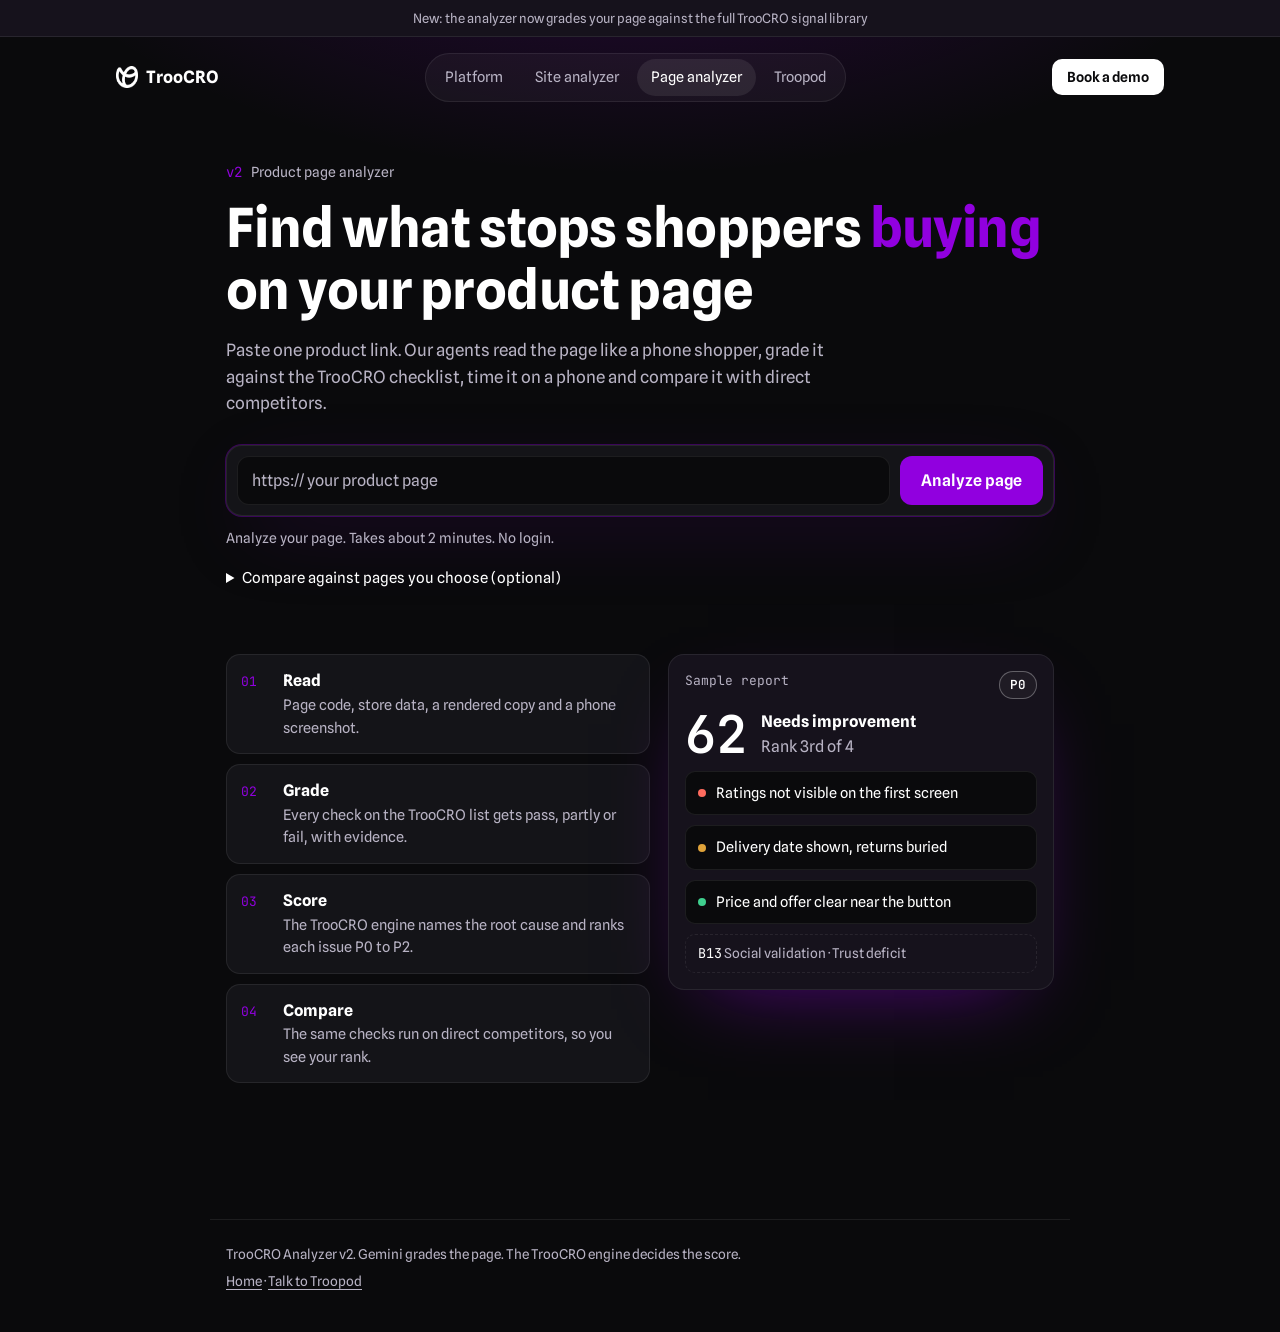
==== v2/index.html @ 11bb4c8d "v2: product page analyzer (agents-at-work scan, engine-scored report, competitor rank) New page at /" ====
<!doctype html>
<html lang="en">
<head>
<meta charset="utf-8">
<meta name="viewport" content="width=device-width, initial-scale=1">
<title>TrooCRO Analyzer v2 | Product page CRO audit</title>
<meta name="description" content="Paste a product page link. Get a scored CRO report in about two minutes, built on the TrooCRO engine.">
<link rel="icon" href="../assets/logos/troopod-mark-purple.png">
<link rel="preconnect" href="https://fonts.googleapis.com">
<link rel="preconnect" href="https://fonts.gstatic.com" crossorigin>
<link href="https://fonts.googleapis.com/css2?family=JetBrains+Mono:wght@400;600&family=Spline+Sans:wght@400;600;700&display=swap" rel="stylesheet">
<link rel="stylesheet" href="v2.css">
</head>
<body>
<div class="bar">New: the analyzer now grades your page against the full TrooCRO signal library</div>
<header class="nav">
  <a class="brand" href="../index.html"><img src="../assets/logos/troopod-mark-white.png" alt="" width="22" height="22"><span>TrooCRO</span></a>
  <nav class="pillnav" aria-label="Site"><a href="../index.html">Platform</a><a href="../analyze.html">Site analyzer</a><a href="./" aria-current="page">Page analyzer</a><a href="https://troopod.io">Troopod</a></nav>
  <a class="btn light sm" href="../contact.html">Book a demo</a>
</header>

<main>
  <section class="hero" id="hero">
    <p class="eyebrow"><span class="mono">v2</span> Product page analyzer</p>
    <h1>Find what stops shoppers <span class="hl">buying</span> on your product page</h1>
    <p class="lede">Paste one product link. Our agents read the page like a phone shopper, grade it against the TrooCRO checklist, time it on a phone and compare it with direct competitors.</p>
    <form id="form" class="analyzer" novalidate>
      <label class="sr" for="url">Product page link</label>
      <input id="url" name="url" type="url" inputmode="url" autocomplete="url" placeholder="https:// your product page" required>
      <button class="btn primary" type="submit">Analyze page</button>
    </form>
    <p class="reassure">Analyze your page. Takes about 2 minutes. No login.</p>
    <details class="opt">
      <summary>Compare against pages you choose (optional)</summary>
      <p class="muted">Leave these empty and we pick up to three direct competitors for you.</p>
      <input class="comp" type="url" inputmode="url" placeholder="https:// competitor product page 1">
      <input class="comp" type="url" inputmode="url" placeholder="https:// competitor product page 2">
      <input class="comp" type="url" inputmode="url" placeholder="https:// competitor product page 3">
    </details>
    <p id="err" class="err" role="alert" hidden></p>

    <div class="how">
      <ol class="hsteps">
        <li><span class="mono">01</span><b>Read</b><p>Page code, store data, a rendered copy and a phone screenshot.</p></li>
        <li><span class="mono">02</span><b>Grade</b><p>Every check on the TrooCRO list gets pass, partly or fail, with evidence.</p></li>
        <li><span class="mono">03</span><b>Score</b><p>The TrooCRO engine names the root cause and ranks each issue P0 to P2.</p></li>
        <li><span class="mono">04</span><b>Compare</b><p>The same checks run on direct competitors, so you see your rank.</p></li>
      </ol>
      <div class="mock" aria-hidden="true">
        <div class="mhead"><span class="mono">Sample report</span><span class="pill p">P0</span></div>
        <div class="mscore"><span class="mono big">62</span><div><b>Needs improvement</b><p class="muted">Rank 3rd of 4</p></div></div>
        <div class="mrow"><span class="mdot bad"></span>Ratings not visible on the first screen</div>
        <div class="mrow"><span class="mdot warn"></span>Delivery date shown, returns buried</div>
        <div class="mrow"><span class="mdot good"></span>Price and offer clear near the button</div>
        <div class="mchip"><span class="mono">B13</span> Social validation · Trust deficit</div>
      </div>
    </div>
  </section>

  <section class="run" id="run" hidden>
    <p class="eyebrow mono"><i class="gridic"></i>TrooCRO agents at work</p>
    <div class="runtop">
      <h1 id="runTitle">Reading <span class="hl" id="runHost"></span></h1>
      <div class="rstat"><span class="pill livep"><i class="dot"></i><span id="runState">Scanning</span></span><span class="mono muted" id="elapsed">0:00 elapsed</span></div>
    </div>
    <div class="prog"><div class="track"><i id="progBar"></i></div><span class="mono muted" id="progPct">0% done</span></div>
    <div id="ask" class="card ask" hidden></div>
    <div class="stage">
      <div class="frame">
        <div class="fbar"><span class="dots"><i></i><i></i><i></i></span><span class="furl mono" id="furl"></span><span class="livebadge mono"><i class="dot r"></i>LIVE</span></div>
        <div class="view" id="view">
          <div class="skel" id="skel"><i></i><i></i><i></i><i></i><p class="mono">Opening the page on a phone</p></div>
          <div class="phone" id="phone" hidden><img id="shot" alt="Phone screenshot of the page being read"><div class="scanband" id="band"><span class="tag" id="tag"></span><i class="line"></i></div></div>
          <div class="cur" id="cur1"><svg width="16" height="16" viewBox="0 0 16 16"><path d="M2 1l11 6-5 1.4L6.4 14z" fill="#FFFFFF"/></svg><span>Grader</span></div>
          <div class="cur c2" id="cur2"><svg width="16" height="16" viewBox="0 0 16 16"><path d="M2 1l11 6-5 1.4L6.4 14z" fill="#B8B3C4"/></svg><span>Reader</span></div>
        </div>
      </div>
      <aside class="agents">
        <div class="ahead mono"><span>Your agents</span><span id="aw">0 working</span></div>
        <div id="alist"></div>
      </aside>
    </div>
    <div class="tiles">
      <div class="tile"><div class="k mono" id="tChecks">0</div><div class="l">checks on the list</div></div>
      <div class="tile"><div class="k mono bad" id="tFix">0</div><div class="l">to fix</div></div>
      <div class="tile"><div class="k mono good" id="tPass">0</div><div class="l">passing</div></div>
      <div class="tile"><div class="k mono" id="tDone">0 of 7</div><div class="l">agents done</div></div>
    </div>
    <div class="feed"><div class="ahead mono"><span>Activity</span><span>live</span></div><ul id="feed"></ul></div>
  </section>

  <section id="report" hidden></section>
</main>

<footer class="foot">
  <p>TrooCRO Analyzer v2. Gemini grades the page. The TrooCRO engine decides the score.</p>
  <p><a href="../index.html">Home</a> · <a href="../contact.html">Talk to Troopod</a></p>
</footer>
<script src="v2.js"></script>
</body>
</html>
---- v2/v2.css ----
/* TrooCRO Analyzer v2. Dark theme. Palette is fixed: see the tokens below, nothing else. */
:root{
  --base:#0A0A0C; --card:#141418; --card2:#16121C; --text:#FFFFFF; --muted:#B8B3C4;
  --accent:#9100DF; --deep:#6C00A6; --line:rgba(255,255,255,0.08); --soft:rgba(255,255,255,0.04);
  --good:#3FCF8E; --warn:#E0A33A; --bad:#FF6B5E;
  --sans:"Spline Sans",system-ui,sans-serif; --mono:"JetBrains Mono",ui-monospace,monospace;
}
*{box-sizing:border-box}
html{-webkit-text-size-adjust:100%}
body{margin:0;background:var(--base);color:var(--text);font:400 16px/1.55 var(--sans)}
a{color:var(--text);text-underline-offset:3px}
h1,h2,h3{font-weight:700;line-height:1.15;margin:0;letter-spacing:-0.01em}
h1{font-size:clamp(30px,7.4vw,54px)}
h2{font-size:clamp(22px,4.6vw,30px)}
h3{font-size:17px}
p{margin:0}
.mono{font-family:var(--mono)}
.muted{color:var(--muted)}
.sr{position:absolute;width:1px;height:1px;overflow:hidden;clip:rect(0 0 0 0)}
main{max-width:860px;margin:0 auto;padding:0 16px 80px}

.bar{background:var(--card2);border-bottom:1px solid var(--line);color:var(--muted);font-size:13px;text-align:center;padding:8px 16px}
.nav{max-width:1080px;margin:0 auto;padding:16px;display:flex;align-items:center;justify-content:space-between}
.brand{display:flex;align-items:center;gap:8px;font-weight:700;text-decoration:none;font-size:17px}

.btn{display:inline-flex;align-items:center;justify-content:center;font:600 16px var(--sans);border-radius:12px;padding:14px 20px;border:1px solid transparent;cursor:pointer;text-decoration:none;transition:background .15s,transform .15s}
.btn.primary{background:var(--accent);color:var(--text)}
.btn.primary:hover{background:var(--deep)}
.btn.ghost{background:transparent;border-color:rgba(255,255,255,0.3);color:var(--text)}
.btn.ghost:hover{border-color:var(--text)}
.btn.sm{padding:9px 14px;font-size:14px;border-radius:10px}
.btn:focus-visible,input:focus-visible,select:focus-visible,summary:focus-visible{outline:2px solid var(--accent);outline-offset:2px}

.hero{padding:44px 0 56px}
.eyebrow{color:var(--muted);font-size:14px;margin-bottom:14px}
.eyebrow .mono{color:var(--accent);margin-right:6px}
.lede{color:var(--muted);font-size:17px;max-width:62ch;margin-top:16px}
.analyzer{display:flex;flex-direction:column;gap:10px;margin-top:28px;background:var(--card);border:1px solid var(--line);border-radius:16px;padding:10px}
.analyzer input,.opt input,select{width:100%;background:var(--base);border:1px solid var(--line);border-radius:12px;color:var(--text);font:400 16px var(--sans);padding:14px}
.analyzer input::placeholder,.opt input::placeholder{color:var(--muted)}
.reassure{color:var(--muted);font-size:14px;margin-top:12px}
.opt{margin-top:18px;color:var(--muted);font-size:15px}
.opt summary{cursor:pointer;color:var(--text)}
.opt p{margin:8px 0}
.opt input{margin-top:8px}
.err{margin-top:16px;color:var(--bad);background:var(--card);border:1px solid var(--line);border-radius:12px;padding:12px 14px}
@media(min-width:640px){.analyzer{flex-direction:row}.analyzer .btn{white-space:nowrap}}

.hl{color:var(--accent)}
body{background-image:radial-gradient(900px 420px at 50% -120px,rgba(145,0,223,0.22),transparent 70%);background-repeat:no-repeat}
.pillnav{display:none;gap:4px;border:1px solid var(--line);border-radius:999px;padding:5px;background:var(--soft)}
.pillnav a{text-decoration:none;color:var(--muted);font-size:14.5px;padding:7px 14px;border-radius:999px}
.pillnav a:hover,.pillnav a[aria-current]{color:var(--text);background:rgba(255,255,255,0.08)}
@media(min-width:860px){.pillnav{display:flex}}
.btn.light{background:var(--text);color:var(--base)}
.btn.light:hover{background:var(--muted)}
.analyzer{box-shadow:0 0 0 1px rgba(145,0,223,0.35),0 24px 80px -30px rgba(145,0,223,0.55)}
.analyzer:focus-within{box-shadow:0 0 0 1px var(--accent),0 24px 90px -24px rgba(145,0,223,0.8)}
.how{display:grid;gap:18px;margin-top:64px}
@media(min-width:800px){.how{grid-template-columns:1.1fr 1fr;align-items:start}}
.hsteps{list-style:none;margin:0;padding:0;display:grid;gap:10px}
.hsteps li{display:grid;grid-template-columns:34px 1fr;column-gap:8px;background:var(--card);border:1px solid var(--line);border-radius:14px;padding:14px}
.hsteps .mono{color:var(--accent);font-size:13px;grid-row:span 2;padding-top:3px}
.hsteps p{color:var(--muted);font-size:14.5px}
.mock{background:var(--card2);border:1px solid var(--line);border-radius:16px;padding:16px;display:grid;gap:10px;box-shadow:0 30px 80px -40px rgba(145,0,223,0.6)}
.mhead{display:flex;justify-content:space-between;color:var(--muted);font-size:13px}
.mscore{display:flex;gap:14px;align-items:center}
.mscore .big{font-size:52px;font-weight:600;line-height:1}
.mrow{display:flex;gap:10px;align-items:center;background:var(--base);border:1px solid var(--line);border-radius:10px;padding:10px 12px;font-size:14.5px}
.mdot{width:8px;height:8px;border-radius:50%;flex:none}
.mdot.good{background:var(--good)}.mdot.warn{background:var(--warn)}.mdot.bad{background:var(--bad)}
.mchip{font-size:13.5px;color:var(--muted);border:1px dashed var(--line);border-radius:10px;padding:8px 12px}
.mchip .mono{color:var(--text)}

/* agents at work */
main:has(#run:not([hidden])){max-width:1120px}
.run{padding:28px 0 40px}
.run .eyebrow{display:flex;align-items:center;gap:8px;font-size:13px}
.gridic{width:10px;height:10px;background:radial-gradient(circle,var(--muted) 1px,transparent 1.4px) 0 0/4px 4px}
.runtop{display:flex;flex-wrap:wrap;gap:12px 20px;align-items:flex-end;justify-content:space-between}
.runtop h1{font-size:clamp(28px,6.4vw,46px);font-weight:400;letter-spacing:-0.03em;overflow-wrap:anywhere}
.rstat{display:flex;gap:12px;align-items:center;font-size:13px}
.dot{width:7px;height:7px;border-radius:50%;background:var(--good);display:inline-block;animation:pulse 1.4s infinite}
.dot.r{background:var(--bad)}
.livep{color:var(--text)}
.prog{display:flex;gap:14px;align-items:center;margin:18px 0 22px;font-size:13px}
.prog .track{flex:1;height:3px;margin:0}
.prog .track i{transition:width .6s linear}
.prog span{white-space:nowrap}
.stage{display:grid;gap:14px}
@media(min-width:900px){.stage{grid-template-columns:minmax(0,1fr) 340px}}
.frame{border:1px solid var(--line);border-radius:16px;background:var(--card);overflow:hidden}
.fbar{display:flex;align-items:center;gap:12px;padding:11px 14px;border-bottom:1px solid var(--line)}
.dots{display:flex;gap:6px}.dots i{width:9px;height:9px;border-radius:50%;background:rgba(255,255,255,0.14)}
.furl{flex:1;min-width:0;font-size:12px;color:var(--muted);background:var(--base);border-radius:8px;padding:6px 10px;white-space:nowrap;overflow:hidden;text-overflow:ellipsis}
.livebadge{font-size:11.5px;display:flex;gap:6px;align-items:center;color:var(--text)}
.view{position:relative;height:440px;overflow:hidden;background:var(--base)}
@media(min-width:900px){.view{height:560px}}
.phone{position:absolute;left:50%;top:0;width:min(320px,calc(100% - 96px));margin-left:calc(min(320px,calc(100% - 96px))/-2);transition:transform 1.5s cubic-bezier(.5,0,.2,1);box-shadow:0 0 0 1px var(--line),0 30px 80px -20px rgba(145,0,223,0.5)}
.phone img{display:block;width:100%}
.scanband{position:absolute;left:-6px;right:-6px;top:0;height:120px;border:1.5px solid var(--accent);border-radius:10px;background:rgba(145,0,223,0.10);transition:top 1.5s cubic-bezier(.5,0,.2,1),height .6s;box-shadow:0 0 0 4px rgba(145,0,223,0.15)}
.scanband .line{position:absolute;left:0;right:0;height:2px;background:var(--accent);box-shadow:0 0 14px 2px var(--accent);animation:sweep 1.8s ease-in-out infinite}
.tag{position:absolute;left:-2px;top:-26px;background:var(--accent);color:var(--text);font:600 12px var(--sans);border-radius:7px;padding:3px 8px;white-space:nowrap;max-width:260px;overflow:hidden;text-overflow:ellipsis}
.cur{position:absolute;left:70%;top:40%;display:flex;align-items:flex-start;gap:2px;transition:left 1.3s cubic-bezier(.5,0,.2,1),top 1.3s cubic-bezier(.5,0,.2,1);pointer-events:none;filter:drop-shadow(0 4px 10px rgba(0,0,0,0.6))}
.cur span{margin-top:12px;background:var(--accent);font:600 11.5px var(--sans);border-radius:7px;padding:2px 8px}
.cur.c2 span{background:var(--card2);border:1px solid var(--line);color:var(--muted)}
.skel{position:absolute;inset:0;display:grid;align-content:center;justify-items:center;gap:10px}
.skel i{display:block;width:min(260px,70%);height:14px;border-radius:7px;background:linear-gradient(90deg,rgba(255,255,255,0.04),rgba(255,255,255,0.12),rgba(255,255,255,0.04));background-size:200% 100%;animation:shim 1.3s linear infinite}
.skel i:first-child{height:120px;border-radius:12px}
.skel p{color:var(--muted);font-size:12.5px;margin-top:8px}
.agents,.feed{border:1px solid var(--line);border-radius:16px;background:var(--card);padding:14px}
.ahead{display:flex;justify-content:space-between;color:var(--muted);font-size:12px;margin-bottom:10px}
#alist{display:grid;gap:6px}
.ag{display:grid;grid-template-columns:34px 1fr auto;gap:10px;align-items:start;border:1px solid transparent;border-radius:12px;padding:9px 10px;transition:background .3s,border-color .3s}
.ag .av{width:30px;height:30px;border-radius:50%;display:grid;place-items:center;font:600 12.5px var(--mono);background:rgba(255,255,255,0.06);color:var(--muted)}
.ag .nm{font-weight:600;font-size:15px}
.ag .ds{color:var(--muted);font-size:13px}
.ag .ln{font-size:13.5px;margin-top:4px;display:none;overflow-wrap:anywhere}
.ag .st{font:400 10.5px var(--mono);color:var(--muted);padding-top:4px;letter-spacing:.04em}
.ag.live{background:var(--card2);border-color:rgba(145,0,223,0.6)}
.ag.live .av{background:var(--accent);color:var(--text);box-shadow:0 0 0 3px rgba(145,0,223,0.25)}
.ag.live .st{color:var(--text)}
.ag.live .ln,.ag.done .ln,.ag.fail .ln{display:block}
.ag.live .ln::after{content:"";display:inline-block;width:6px;height:13px;background:var(--accent);margin-left:3px;vertical-align:-2px;animation:blink 1s steps(2) infinite}
.ag.done .av{background:rgba(63,207,142,0.14);color:var(--good)}
.ag.done .st{color:var(--good)}
.ag.done .ln,.ag.fail .ln{color:var(--muted)}
.ag.queued{opacity:.55}
.tiles{display:grid;grid-template-columns:repeat(2,1fr);gap:10px;margin-top:14px}
@media(min-width:700px){.tiles{grid-template-columns:repeat(4,1fr)}}
.tile{border:1px solid var(--line);border-radius:14px;background:var(--card);padding:16px}
.tile .k{font-size:28px;line-height:1}
.tile .l{color:var(--muted);font-size:13.5px;margin-top:8px}
.feed{margin-top:14px}
.feed ul{list-style:none;margin:0;padding:0;display:grid;gap:8px;font-size:14px}
.feed li{display:grid;grid-template-columns:44px 1fr;gap:10px;animation:in .4s ease both;overflow-wrap:anywhere}
.feed li span{font:400 12px var(--mono);color:var(--muted);padding-top:2px}
.ask{margin-bottom:14px;border-color:var(--accent)}
.ask .row{display:flex;gap:10px;flex-wrap:wrap;margin-top:10px}
.ask select{flex:1 1 220px}
@keyframes pulse{0%,100%{opacity:1}50%{opacity:.35}}
@keyframes blink{50%{opacity:0}}
@keyframes sweep{0%{top:0}50%{top:calc(100% - 2px)}100%{top:0}}
@keyframes shim{to{background-position:-200% 0}}
@media(prefers-reduced-motion:reduce){.dot,.scanband .line,.skel i,.ag.live .ln::after{animation:none}.phone,.scanband,.cur{transition:none}}
.score{box-shadow:0 30px 90px -40px rgba(145,0,223,0.9)}
.card,.stat,.find{transition:transform .2s,border-color .2s}
.stat:hover,.kv div:hover{transform:translateY(-2px)}

.card{background:var(--card);border:1px solid var(--line);border-radius:16px;padding:18px}
.sec{margin-top:56px}
.sec>h2{margin-bottom:6px}
.sec>.muted{margin-bottom:18px;max-width:68ch}
.num{font:400 13px var(--mono);color:var(--accent);display:block;margin-bottom:8px}
.pill{display:inline-flex;align-items:center;gap:6px;border:1px solid var(--line);border-radius:999px;padding:3px 10px;font-size:12.5px;font-weight:600;color:var(--muted);background:var(--soft);white-space:nowrap}
.pill.adv{color:var(--muted);font-weight:400}
.pill.good{color:var(--good)} .pill.warn{color:var(--warn)} .pill.bad{color:var(--bad)}
.pill.p{font-family:var(--mono);color:var(--text);border-color:rgba(255,255,255,0.3)}
.good{color:var(--good)} .warn{color:var(--warn)} .bad{color:var(--bad)}

.rhead{display:flex;gap:14px;align-items:center;padding-top:8px}
.rhead img{width:64px;height:64px;border-radius:12px;object-fit:cover;border:1px solid var(--line);background:var(--card)}
.rhead h2{font-size:20px;overflow-wrap:anywhere}
.rhead .meta{display:flex;flex-wrap:wrap;gap:6px;margin-top:8px}

.scorewrap{display:grid;gap:14px;margin-top:22px}
@media(min-width:760px){.scorewrap{grid-template-columns:1.25fr 1fr}}
.score{background:linear-gradient(160deg,#9100DF,#6C00A6);border-radius:16px;padding:22px}
.score .big{font:600 clamp(64px,19vw,96px)/1 var(--mono);letter-spacing:-0.04em}
.score .big small{font-size:22px;font-weight:400;opacity:.75;letter-spacing:0}
.score .band{font-weight:600;font-size:17px;margin-top:6px}
.score .cov{font-size:13.5px;opacity:.85;margin-top:10px}
.pillars{margin-top:14px;display:grid;gap:12px}
.bars{display:grid;gap:12px}
.b .top{display:flex;justify-content:space-between;gap:10px;font-size:14.5px;align-items:baseline}
.b .top b{font-weight:600}
.b .top .v{font-family:var(--mono);white-space:nowrap}
.track{height:6px;border-radius:99px;background:rgba(255,255,255,0.08);margin-top:6px;overflow:hidden}
.track i{display:block;height:100%;background:var(--accent);border-radius:99px;width:0;transition:width .9s cubic-bezier(.2,.7,.2,1)}
.b .note{color:var(--muted);font-size:13px;margin-top:5px}
.b.lim .top b{color:var(--muted)}
.b.lim .top .v{font:400 13px var(--sans);color:var(--muted)}

.rank .place{font:600 34px/1.1 var(--mono);margin:6px 0 2px}
table{width:100%;border-collapse:collapse;font-size:14px}
th,td{text-align:left;padding:9px 8px;border-bottom:1px solid var(--line);vertical-align:top}
th{color:var(--muted);font-weight:400;font-size:13px}
td.n,th.n{font-family:var(--mono);text-align:right;white-space:nowrap}
tr.you td{font-weight:600}
.scroll{overflow-x:auto;-webkit-overflow-scrolling:touch}
.stats{display:grid;grid-template-columns:repeat(3,1fr);gap:10px}
.stat{background:var(--card);border:1px solid var(--line);border-radius:14px;padding:14px}
.stat .k{font:600 clamp(26px,8vw,40px)/1 var(--mono)}
.stat .l{color:var(--muted);font-size:13px;margin-top:8px}
.grid2{display:grid;gap:14px}
@media(min-width:760px){.grid2{grid-template-columns:1fr 1fr}}
.kv{display:grid;grid-template-columns:repeat(2,1fr);gap:10px}
@media(min-width:560px){.kv{grid-template-columns:repeat(3,1fr)}}
.kv div{background:var(--card2);border:1px solid var(--line);border-radius:12px;padding:12px}
.kv .k{font:600 20px var(--mono)} .kv .l{color:var(--muted);font-size:13px}

.tabs{display:flex;gap:8px;flex-wrap:wrap;margin-bottom:14px}
.tab{background:var(--card);border:1px solid var(--line);color:var(--muted);border-radius:999px;padding:8px 14px;font:600 14px var(--sans);cursor:pointer}
.tab[aria-pressed="true"]{background:var(--accent);border-color:var(--accent);color:var(--text)}
.find{background:var(--card);border:1px solid var(--line);border-radius:16px;margin-bottom:12px;overflow:hidden;transition:transform .15s,border-color .15s}
.find:hover{border-color:rgba(255,255,255,0.3)}
.find .h{display:flex;justify-content:space-between;gap:12px;align-items:flex-start;padding:16px 16px 12px;border-bottom:1px solid var(--line)}
.find .h h3{overflow-wrap:anywhere}
.find .tags{display:flex;gap:6px;flex-shrink:0;flex-wrap:wrap;justify-content:flex-end}
.find dl{margin:0;padding:6px 16px 14px}
.find .r{display:grid;grid-template-columns:1fr;gap:3px;padding:10px 0;border-bottom:1px solid var(--line)}
.find .r:last-child{border-bottom:0}
@media(min-width:620px){.find .r{grid-template-columns:104px 1fr;gap:14px}}
.find dt{font:400 12.5px var(--mono);color:var(--muted);padding-top:2px}
.find dt .a{display:inline-block;font-family:var(--sans);font-size:11.5px;border:1px solid var(--line);border-radius:99px;padding:0 7px;margin-left:4px}
.find dd{margin:0;font-size:15px;overflow-wrap:anywhere}
.find dd .pill{margin:6px 6px 0 0}
.find blockquote{margin:0;border-left:2px solid var(--accent);padding-left:10px;color:var(--text)}
.find ul{margin:6px 0 0;padding-left:18px;color:var(--muted)}
.find .up{font-family:var(--mono)}
.more{width:100%;margin-top:6px}
details.fold{background:var(--card);border:1px solid var(--line);border-radius:14px;padding:14px 16px;margin-top:10px}
details.fold summary{cursor:pointer;font-weight:600}
details.fold ul{margin:12px 0 0;padding-left:18px;color:var(--muted);font-size:14.5px}
details.fold li{margin-bottom:8px}
details.fold li b{color:var(--text);font-weight:600}
.cta{margin-top:56px;text-align:left}
.cta .btn{margin-top:16px}
.foot{border-top:1px solid var(--line);color:var(--muted);font-size:13.5px;padding:24px 16px 40px;max-width:860px;margin:0 auto;display:grid;gap:6px}
.foot a{color:var(--muted)}
.fade{animation:in .5s ease both}
@keyframes in{from{opacity:0;transform:translateY(8px)}to{opacity:1;transform:none}}
@media(prefers-reduced-motion:reduce){.fade{animation:none}.track i{transition:none}.btn,.find{transition:none}}
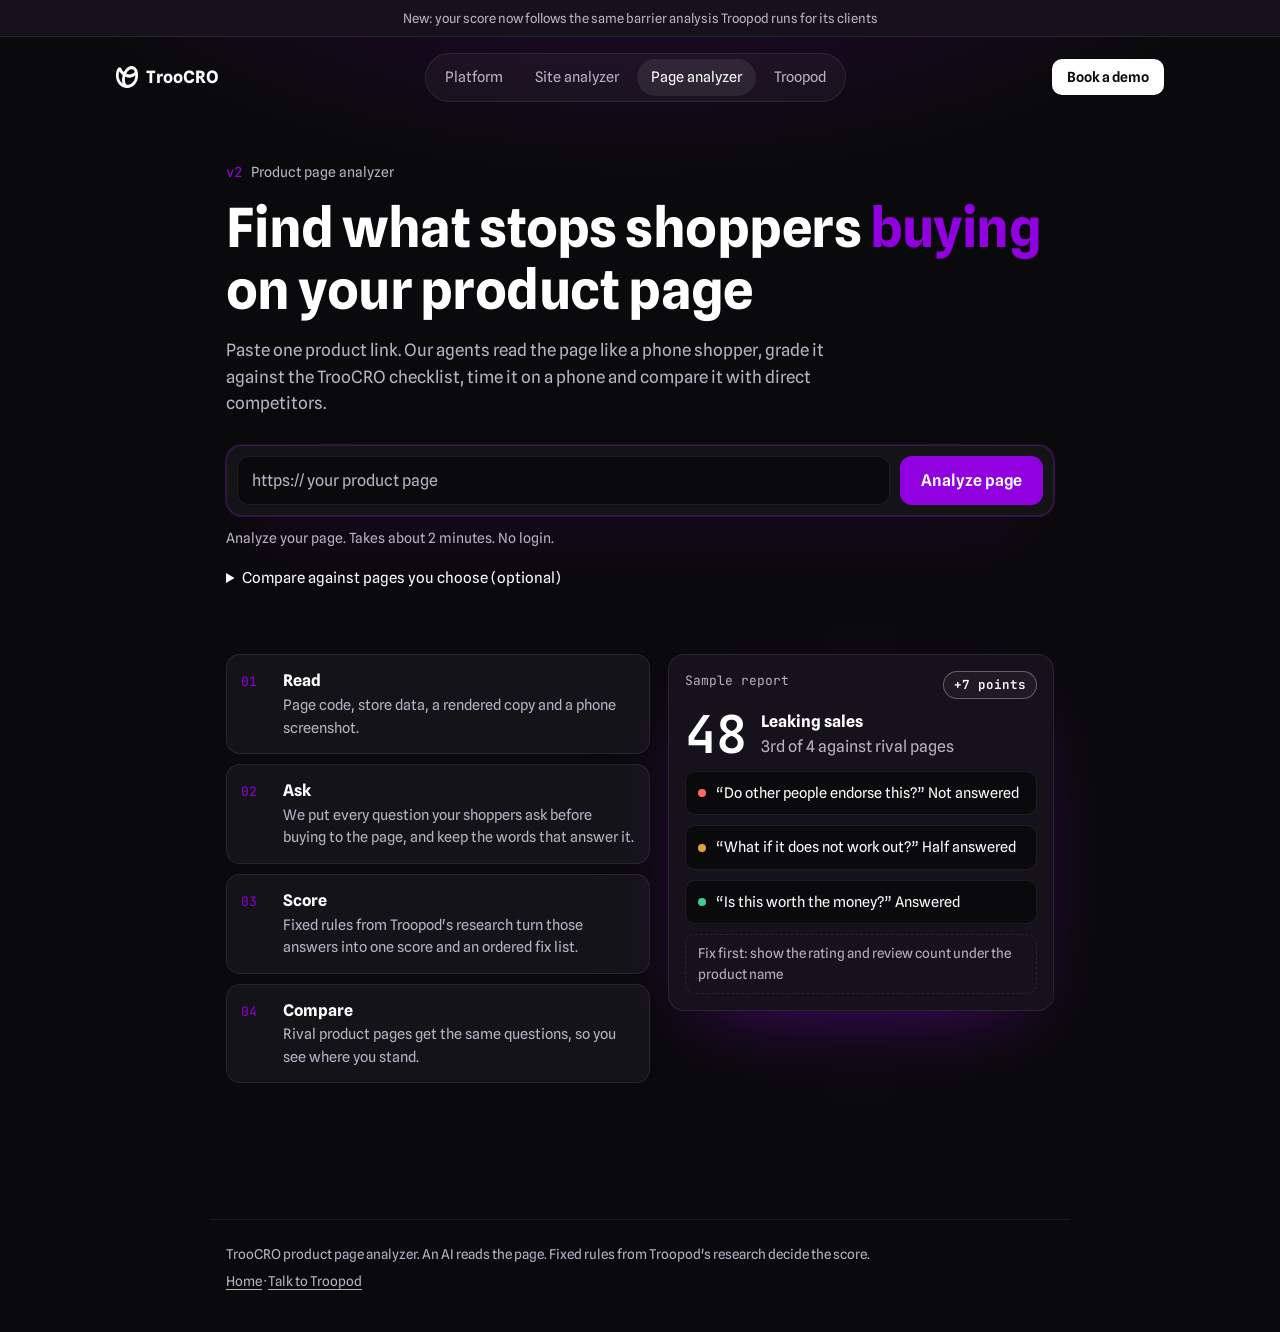
==== commit ed9a7109: "v2.1: score follows the barrier analysis; report in buyer-question language The score is now the wei" ====
--- a/v2/index.html
+++ b/v2/index.html
@@ -12,7 +12,7 @@
 <link rel="stylesheet" href="v2.css">
 </head>
 <body>
-<div class="bar">New: the analyzer now grades your page against the full TrooCRO signal library</div>
+<div class="bar">New: your score now follows the same barrier analysis Troopod runs for its clients</div>
 <header class="nav">
   <a class="brand" href="../index.html"><img src="../assets/logos/troopod-mark-white.png" alt="" width="22" height="22"><span>TrooCRO</span></a>
   <nav class="pillnav" aria-label="Site"><a href="../index.html">Platform</a><a href="../analyze.html">Site analyzer</a><a href="./" aria-current="page">Page analyzer</a><a href="https://troopod.io">Troopod</a></nav>
@@ -42,17 +42,17 @@
     <div class="how">
       <ol class="hsteps">
         <li><span class="mono">01</span><b>Read</b><p>Page code, store data, a rendered copy and a phone screenshot.</p></li>
-        <li><span class="mono">02</span><b>Grade</b><p>Every check on the TrooCRO list gets pass, partly or fail, with evidence.</p></li>
-        <li><span class="mono">03</span><b>Score</b><p>The TrooCRO engine names the root cause and ranks each issue P0 to P2.</p></li>
-        <li><span class="mono">04</span><b>Compare</b><p>The same checks run on direct competitors, so you see your rank.</p></li>
+        <li><span class="mono">02</span><b>Ask</b><p>We put every question your shoppers ask before buying to the page, and keep the words that answer it.</p></li>
+        <li><span class="mono">03</span><b>Score</b><p>Fixed rules from Troopod's research turn those answers into one score and an ordered fix list.</p></li>
+        <li><span class="mono">04</span><b>Compare</b><p>Rival product pages get the same questions, so you see where you stand.</p></li>
       </ol>
       <div class="mock" aria-hidden="true">
-        <div class="mhead"><span class="mono">Sample report</span><span class="pill p">P0</span></div>
-        <div class="mscore"><span class="mono big">62</span><div><b>Needs improvement</b><p class="muted">Rank 3rd of 4</p></div></div>
-        <div class="mrow"><span class="mdot bad"></span>Ratings not visible on the first screen</div>
-        <div class="mrow"><span class="mdot warn"></span>Delivery date shown, returns buried</div>
-        <div class="mrow"><span class="mdot good"></span>Price and offer clear near the button</div>
-        <div class="mchip"><span class="mono">B13</span> Social validation · Trust deficit</div>
+        <div class="mhead"><span class="mono">Sample report</span><span class="pill p">+7 points</span></div>
+        <div class="mscore"><span class="mono big">48</span><div><b>Leaking sales</b><p class="muted">3rd of 4 against rival pages</p></div></div>
+        <div class="mrow"><span class="mdot bad"></span>&ldquo;Do other people endorse this?&rdquo; Not answered</div>
+        <div class="mrow"><span class="mdot warn"></span>&ldquo;What if it does not work out?&rdquo; Half answered</div>
+        <div class="mrow"><span class="mdot good"></span>&ldquo;Is this worth the money?&rdquo; Answered</div>
+        <div class="mchip">Fix first: show the rating and review count under the product name</div>
       </div>
     </div>
   </section>
@@ -82,8 +82,8 @@
     </div>
     <div class="tiles">
       <div class="tile"><div class="k mono" id="tChecks">0</div><div class="l">checks on the list</div></div>
-      <div class="tile"><div class="k mono bad" id="tFix">0</div><div class="l">to fix</div></div>
-      <div class="tile"><div class="k mono good" id="tPass">0</div><div class="l">passing</div></div>
+      <div class="tile"><div class="k mono bad" id="tFix">0</div><div class="l">questions left open</div></div>
+      <div class="tile"><div class="k mono good" id="tPass">0</div><div class="l">questions answered</div></div>
       <div class="tile"><div class="k mono" id="tDone">0 of 7</div><div class="l">agents done</div></div>
     </div>
     <div class="feed"><div class="ahead mono"><span>Activity</span><span>live</span></div><ul id="feed"></ul></div>
@@ -93,7 +93,7 @@
 </main>
 
 <footer class="foot">
-  <p>TrooCRO Analyzer v2. Gemini grades the page. The TrooCRO engine decides the score.</p>
+  <p>TrooCRO product page analyzer. An AI reads the page. Fixed rules from Troopod's research decide the score.</p>
   <p><a href="../index.html">Home</a> · <a href="../contact.html">Talk to Troopod</a></p>
 </footer>
 <script src="v2.js"></script>
--- a/v2/v2.css
+++ b/v2/v2.css
@@ -231,3 +231,22 @@
 .fade{animation:in .5s ease both}
 @keyframes in{from{opacity:0;transform:translateY(8px)}to{opacity:1;transform:none}}
 @media(prefers-reduced-motion:reduce){.fade{animation:none}.track i{transition:none}.btn,.find{transition:none}}
+
+.q3{display:grid;grid-template-columns:repeat(3,1fr);gap:8px;margin:14px 0}
+.q3 div{background:var(--card2);border:1px solid var(--line);border-radius:12px;padding:12px;display:grid;gap:4px}
+.q3 b{font-size:26px;line-height:1}.q3 span{color:var(--muted);font-size:13px}
+.find .h h3{font-size:18px;line-height:1.3}
+.find .r{grid-template-columns:1fr}
+@media(min-width:620px){.find .r{grid-template-columns:150px 1fr}}
+.find dt{font-family:var(--sans);font-size:13px}
+details.fx summary{cursor:pointer;font-weight:600}
+ul.fixes{list-style:none;margin:10px 0 0;padding:0;display:grid;gap:10px}
+ul.fixes>li{background:var(--card2);border:1px solid var(--line);border-radius:12px;padding:12px;font-size:14.5px;color:var(--text)}
+ul.fixes .fi{display:flex;flex-wrap:wrap;gap:6px;align-items:center;margin-bottom:6px}
+ul.fixes .fi b{flex:1 1 200px}
+ul.fixes p{margin-top:4px}
+ul.fixes ul{margin:6px 0 0;padding-left:18px;color:var(--muted)}
+ul.okl{list-style:none;margin:0;padding:0;display:grid;gap:10px;font-size:15px}
+ul.okl li{border-bottom:1px solid var(--line);padding-bottom:10px;overflow-wrap:anywhere}
+ul.okl li:last-child{border-bottom:0;padding-bottom:0}
+details.fold ul.fixes{padding-left:0}
